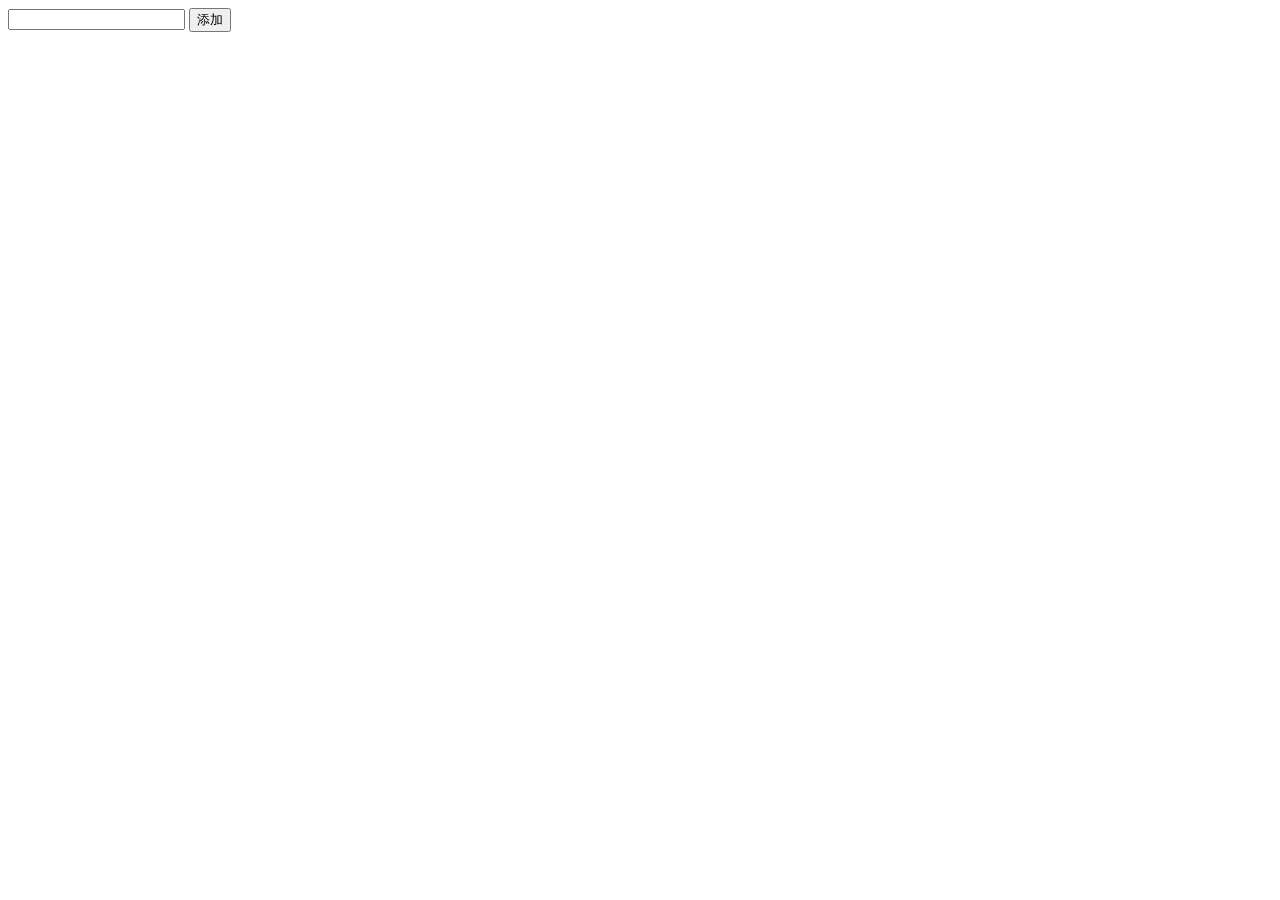
==== todo/index.html @ b6bf2d9b "Add files via upload" ====
<!DOCTYPE html>
<html>

<head>
    <meta charset="UTF-8">
    <title>待办清单</title>
</head>

<body>

    <input id="myInput">
    <button id="myBtn">添加</button>
    <ul id="myList"></ul>

    <script src="script.js">

    </script>

</body>

</html>
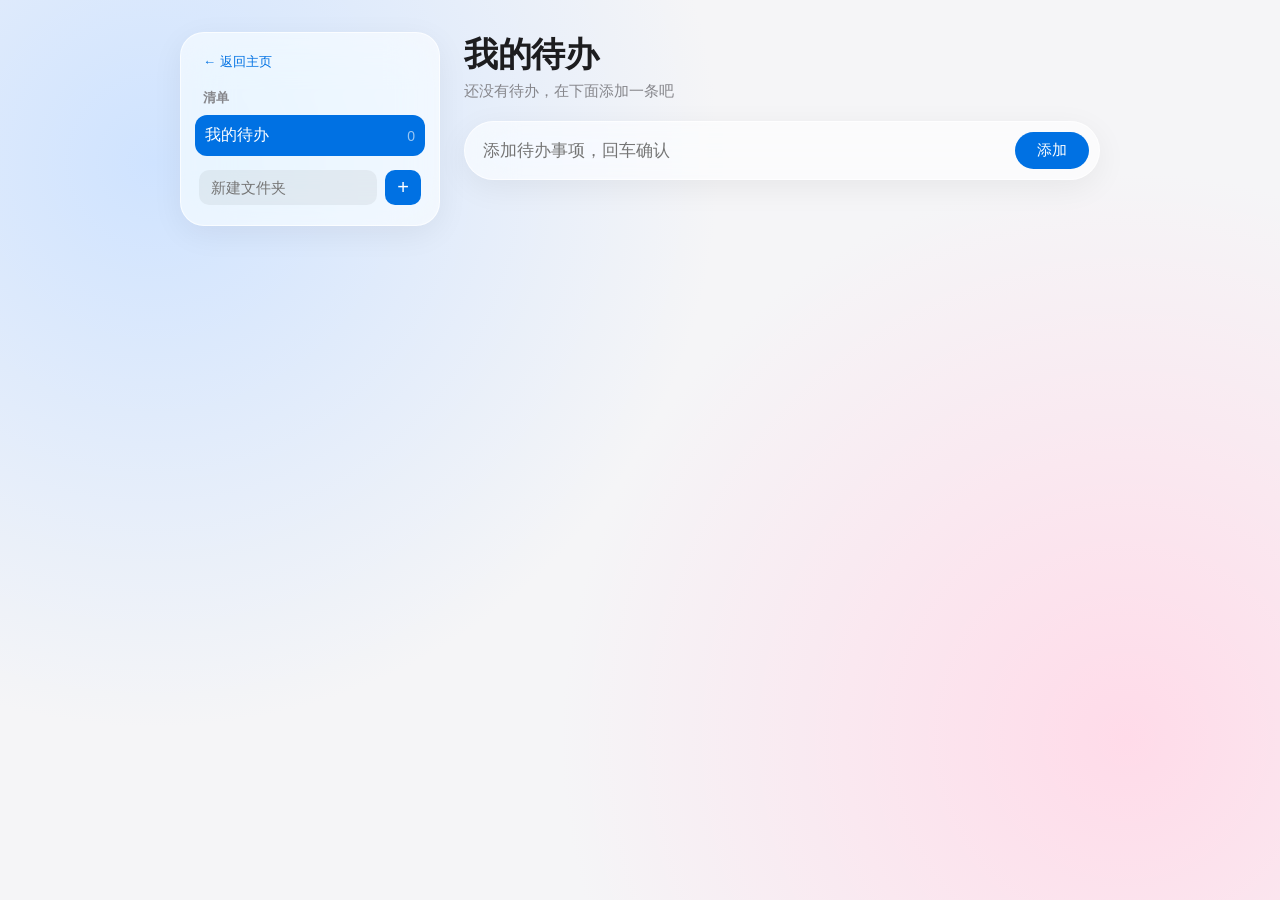
==== commit b0f94de7: "Add files via upload" ====
--- a/todo/index.html
+++ b/todo/index.html
@@ -1,21 +1,37 @@
-<!DOCTYPE html>
-<html>
-
-<head>
-    <meta charset="UTF-8">
-    <title>待办清单</title>
-</head>
-
-<body>
-
-    <input id="myInput">
-    <button id="myBtn">添加</button>
-    <ul id="myList"></ul>
-
-    <script src="script.js">
-
-    </script>
-
-</body>
-
-</html>+<!DOCTYPE html>
+<html lang="zh-CN">
+<head>
+    <meta charset="UTF-8">
+    <meta name="viewport" content="width=device-width, initial-scale=1">
+    <title>待办清单</title>
+    <link rel="stylesheet" href="style.css">
+</head>
+<body>
+    <div class="app">
+
+        <!-- 左边：文件夹列表（毛玻璃） -->
+        <aside class="sidebar glass">
+            <a class="back" href="../index.html">← 返回主页</a>
+            <h2>清单</h2>
+            <ul id="folderList"></ul>
+            <div class="add-folder">
+                <input id="folderInput" placeholder="新建文件夹" maxlength="20">
+                <button id="folderBtn" aria-label="新建文件夹">+</button>
+            </div>
+        </aside>
+
+        <!-- 右边：当前文件夹里的待办 -->
+        <main class="main">
+            <h1 id="title"></h1>
+            <p id="count"></p>
+            <ul id="todoList"></ul>
+            <div class="add-todo glass">
+                <input id="todoInput" placeholder="添加待办事项，回车确认" maxlength="100">
+                <button id="todoBtn">添加</button>
+            </div>
+        </main>
+
+    </div>
+    <script src="script.js"></script>
+</body>
+</html>
--- a/todo/style.css
+++ b/todo/style.css
@@ -0,0 +1,162 @@
+:root {
+    --text: #1d1d1f;
+    --soft: #86868b;
+    --line: rgba(0, 0, 0, 0.08);
+    --accent: #0071e3;
+    --font: -apple-system, BlinkMacSystemFont, "SF Pro Text", "PingFang SC",
+            "Microsoft YaHei", "Helvetica Neue", Arial, sans-serif;
+}
+
+* { box-sizing: border-box; margin: 0; padding: 0; }
+
+body {
+    font-family: var(--font);
+    color: var(--text);
+    min-height: 100vh;
+    /* 淡淡的彩色光斑，让毛玻璃有东西可以"模糊" */
+    background:
+        radial-gradient(circle at 12% 18%, #cfe3ff 0, transparent 42%),
+        radial-gradient(circle at 88% 82%, #ffdbe9 0, transparent 42%),
+        #f5f5f7;
+    background-attachment: fixed;
+}
+
+button, input { font: inherit; color: inherit; }
+button:focus-visible, input:focus-visible, a:focus-visible {
+    outline: 2px solid var(--accent);
+    outline-offset: 2px;
+}
+
+/* 毛玻璃 */
+.glass {
+    background: rgba(255, 255, 255, 0.6);
+    -webkit-backdrop-filter: blur(24px) saturate(180%);
+    backdrop-filter: blur(24px) saturate(180%);
+    border: 1px solid rgba(255, 255, 255, 0.7);
+    box-shadow: 0 8px 32px rgba(0, 0, 0, 0.06);
+}
+
+.app {
+    max-width: 960px;
+    margin: 0 auto;
+    padding: 32px 20px;
+    display: grid;
+    grid-template-columns: 260px 1fr;
+    gap: 24px;
+    align-items: start;
+}
+
+/* ===== 左边：文件夹 ===== */
+.sidebar { border-radius: 24px; padding: 20px 14px; }
+.back { display: block; font-size: 13px; color: var(--accent); text-decoration: none; margin: 0 8px 18px; }
+.sidebar h2 { font-size: 13px; color: var(--soft); font-weight: 600; margin: 0 8px 8px; }
+#folderList { list-style: none; }
+
+.folder {
+    display: flex;
+    align-items: center;
+    gap: 8px;
+    padding: 10px 10px;
+    border-radius: 12px;
+    cursor: pointer;
+    transition: background 0.15s;
+}
+.folder:hover { background: rgba(0, 0, 0, 0.04); }
+.folder.active { background: var(--accent); color: #fff; }
+.folder-name { flex: 1; font-size: 16px; overflow: hidden; text-overflow: ellipsis; white-space: nowrap; }
+.folder-num { font-size: 14px; opacity: 0.6; }
+.folder.active .del { color: rgba(255, 255, 255, 0.7); }
+
+.add-folder { display: flex; gap: 8px; margin: 14px 4px 0; }
+.add-folder input {
+    flex: 1; min-width: 0;
+    padding: 9px 12px;
+    border: 0;
+    border-radius: 10px;
+    background: rgba(0, 0, 0, 0.05);
+    font-size: 15px;
+}
+.add-folder button {
+    width: 36px; border: 0; border-radius: 10px;
+    background: var(--accent); color: #fff; font-size: 20px; cursor: pointer;
+}
+
+/* ===== 右边：待办 ===== */
+.main { min-width: 0; }
+#title { font-size: 34px; font-weight: 700; letter-spacing: -0.01em; }
+#count { margin: 4px 0 20px; color: var(--soft); font-size: 15px; }
+
+#todoList {
+    list-style: none;
+    background: #fff;
+    border-radius: 18px;
+    overflow: hidden;
+    box-shadow: 0 1px 3px rgba(0, 0, 0, 0.05);
+}
+#todoList:empty { display: none; }
+
+.todo {
+    display: flex;
+    align-items: center;
+    gap: 14px;
+    padding: 14px 18px;
+    border-bottom: 1px solid var(--line);
+}
+.todo:last-child { border-bottom: 0; }
+.todo-text { flex: 1; font-size: 17px; word-break: break-all; }
+
+/* 左边的小方格，勾选后变蓝并出现对号（想要圆形，把 7px 改成 50%） */
+.check {
+    flex: 0 0 24px;
+    width: 24px; height: 24px;
+    border: 2px solid #c7c7cc;
+    border-radius: 7px;
+    background: transparent;
+    cursor: pointer;
+    position: relative;
+    transition: background 0.15s, border-color 0.15s;
+}
+.todo.done .check { background: var(--accent); border-color: var(--accent); }
+.todo.done .check::after {
+    content: "";
+    position: absolute;
+    left: 5px; top: 1px;
+    width: 6px; height: 11px;
+    border: solid #fff;
+    border-width: 0 2.5px 2.5px 0;
+    transform: rotate(45deg);
+}
+.todo.done .todo-text { color: var(--soft); text-decoration: line-through; }
+
+/* 删除按钮 */
+.del {
+    border: 0; background: none;
+    color: #c7c7cc;
+    font-size: 22px; line-height: 1;
+    padding: 2px 8px;
+    border-radius: 8px;
+    cursor: pointer;
+}
+.del:hover { color: #ff3b30; }
+
+/* 添加待办的输入条（毛玻璃） */
+.add-todo {
+    display: flex;
+    gap: 10px;
+    margin-top: 20px;
+    padding: 10px 10px 10px 18px;
+    border-radius: 999px;
+}
+.add-todo input { flex: 1; min-width: 0; border: 0; background: transparent; font-size: 17px; }
+.add-todo input:focus-visible { outline: none; }
+.add-todo button {
+    border: 0; border-radius: 999px;
+    padding: 9px 22px;
+    background: var(--accent); color: #fff;
+    font-size: 15px; cursor: pointer;
+}
+
+/* 手机 */
+@media (max-width: 720px) {
+    .app { grid-template-columns: 1fr; padding: 20px 14px; }
+}
